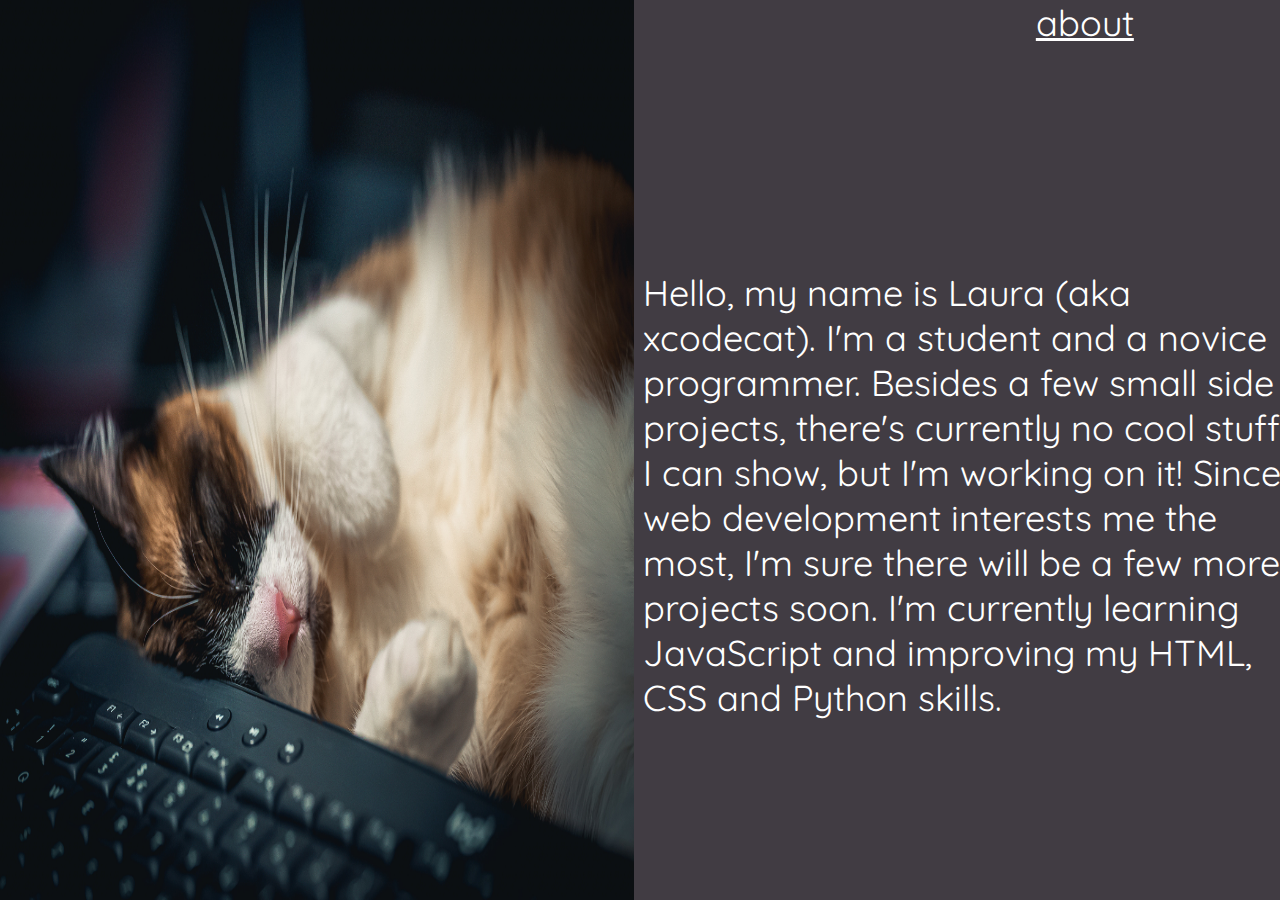
==== about-me.html @ dd26d6ed "feat(about-me,-index): added html" ====
<!DOCTYPE html>
<html lang="en">
<head>
    <meta charset="UTF-8">
    <meta http-equiv="X-UA-Compatible" content="IE=edge">
    <meta name="viewport" content="width=device-width, initial-scale=1.0">
    <link rel="stylesheet" href="/styles/style-a.css">
    <title>xcodecat - about me</title>
</head>
<body>
    <section>
        <img src="/assets/img/side-pic.jpg">
        <div>
            <p class="about-me">about me</p>
            <p>
                Hello, my name is Laura (aka xcodecat). I'm a student and a novice programmer.
                Besides a few small side projects, there's currently no cool stuff I can show, but I'm working on it! 
                Since web development interests me the most, I'm sure there will be a few more projects soon. 
                I'm currently learning JavaScript and improving my HTML, CSS and Python  skills.
            </p>
        </div>
    </section>
</body>
</html>
---- styles/style-a.css ----
@import url('https://fonts.googleapis.com/css2?family=Quicksand&display=swap');

* {
    margin: 0;
    overflow: hidden;
}

body {
    background-color: #413c43;
}

section {
    display: flex;
    flex-direction: row;
    height: 100vh;
    width: 100vw;
    justify-content: space-between;
    align-items: center;
    font-family: 'Quicksand', sans-serif;
    font-size: 36px;
    color: #ffffff;
}

p {
    height: 95vh;
    width: 50vw;
    justify-content: center;
    justify-self: center;
    align-items: center;
    margin-top: 25vh;
    margin-left: 1vw;
}

.about-me {
    height: 5vh;
    width: 10vw;
    text-decoration: underline;
    justify-content: center;
    align-items: center;
    text-align: center;
    margin-left: 20vw;
}


img {
    height: 100vh;
    width: 50vw;
    position: sticky;
}

div {
    box-sizing: border-box;
    margin-top: 10vh;
    margin-bottom: 10vh;
    -moz-box-sizing: border-box;

}
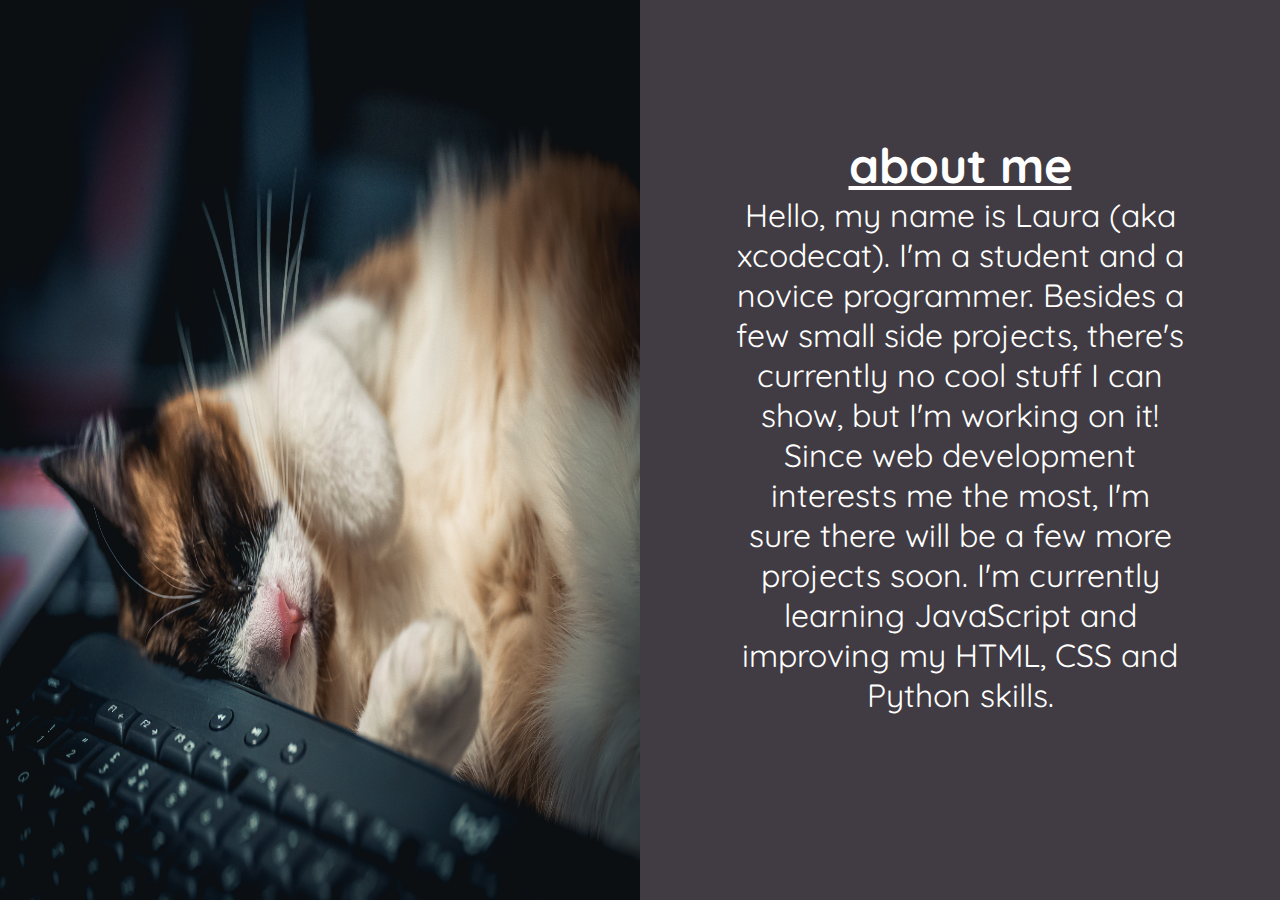
==== commit c1f1664a: "fix(about-me): added h2 for "about me"" ====
--- a/about-me.html
+++ b/about-me.html
@@ -11,7 +11,7 @@
     <section>
         <img src="/assets/img/side-pic.jpg">
         <div>
-            <p class="about-me">about me</p>
+            <h2 class="about-me">about me</h2>
             <p>
                 Hello, my name is Laura (aka xcodecat). I'm a student and a novice programmer.
                 Besides a few small side projects, there's currently no cool stuff I can show, but I'm working on it! 
--- a/styles/style-a.css
+++ b/styles/style-a.css
@@ -2,11 +2,11 @@
 
 * {
     margin: 0;
-    overflow: hidden;
 }
 
 body {
     background-color: #413c43;
+    font-family: 'Quicksand', sans-serif;
 }
 
 section {
@@ -22,36 +22,31 @@
 }
 
 p {
-    height: 95vh;
-    width: 50vw;
-    justify-content: center;
-    justify-self: center;
-    align-items: center;
-    margin-top: 25vh;
-    margin-left: 1vw;
+    font-size: 2rem;
+    width: 70%;
+    text-align: center;
 }
-
-.about-me {
-    height: 5vh;
-    width: 10vw;
-    text-decoration: underline;
-    justify-content: center;
-    align-items: center;
-    text-align: center;
-    margin-left: 20vw;
-}
-
 
 img {
     height: 100vh;
     width: 50vw;
-    position: sticky;
+}
+h2.about-me {
+    text-decoration: underline;
+    font-size: 3rem;
 }
 
 div {
     box-sizing: border-box;
-    margin-top: 10vh;
-    margin-bottom: 10vh;
     -moz-box-sizing: border-box;
-
+    height: 100vh;
+    width: 50vw;
+    display: flex;
+    flex-direction: column;
+    align-items: center;
+    justify-content: space-between;
+    /* platz von oben zur überschrift*/
+    padding-top: 15vh;
+    /* platz von unten zum text*/
+    padding-bottom: 25vh;
 }